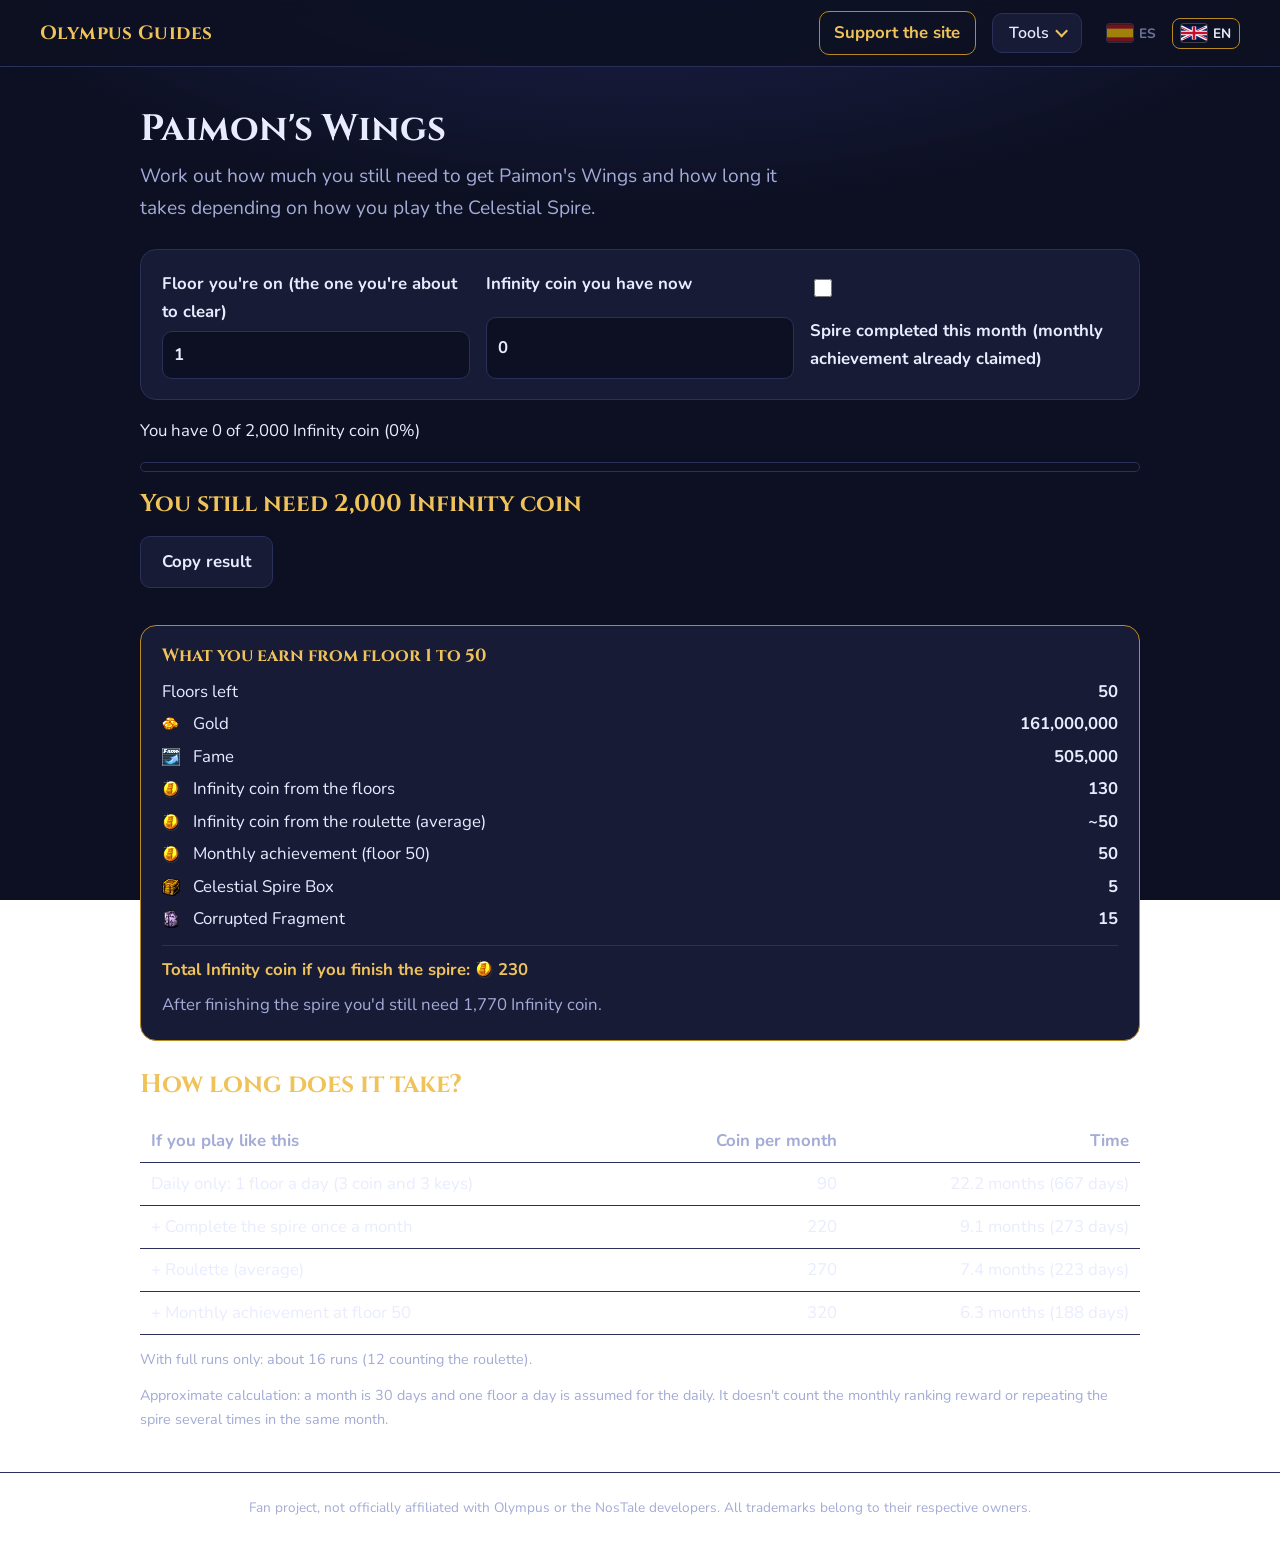
==== calculators/paimon-wings/index.html @ 96f15b40 "Checklist" ====
<!DOCTYPE html>
<html lang="es">
<head>
<meta charset="utf-8">
<meta name="viewport" content="width=device-width, initial-scale=1">
<title>Alas de Paimon · Olympus Guides</title>
<!-- Vista previa al compartir (Discord, WhatsApp, redes). Si cambias de dirección, actualiza BASE en estas URLs. -->
<meta name="description" content="Calcula cuántas Infinity coin te faltan para las Alas de Paimon y cuánto tardarás en conseguirlas.">
<link rel="canonical" href="https://hodrguides.github.io/olympus-guides/calculators/paimon-wings/">
<meta property="og:type" content="website">
<meta property="og:site_name" content="Olympus Guides">
<meta property="og:title" content="Alas de Paimon · Olympus Guides">
<meta property="og:description" content="Calcula cuántas Infinity coin te faltan para las Alas de Paimon y cuánto tardarás en conseguirlas.">
<meta property="og:url" content="https://hodrguides.github.io/olympus-guides/calculators/paimon-wings/">
<meta property="og:image" content="https://hodrguides.github.io/olympus-guides/assets/hodr.png">
<meta property="og:image:alt" content="Hodr, creador de Olympus Guides">
<meta property="og:locale" content="es_ES">
<meta name="twitter:card" content="summary">
<meta name="twitter:title" content="Alas de Paimon · Olympus Guides">
<meta name="twitter:description" content="Calcula cuántas Infinity coin te faltan para las Alas de Paimon y cuánto tardarás en conseguirlas.">
<meta name="twitter:image" content="https://hodrguides.github.io/olympus-guides/assets/hodr.png">
<!-- /Vista previa -->
<link rel="icon" href="data:image/svg+xml,<svg xmlns=%22http://www.w3.org/2000/svg%22 viewBox=%220 0 100 100%22><text y=%22.9em%22 font-size=%2290%22>🪽</text></svg>">
<link rel="stylesheet" href="../../css/style.css?v=17">
</head>
<body>

<header class="topbar">
  <a class="brand" data-path="">Olympus Guides</a>
  <a class="support-link" data-path="#apoya" data-i18n="support.title">Apoya la web</a>

  <div class="menu">
    <button class="menu-btn" id="menuBtn" aria-expanded="false" aria-controls="menuPanel" data-i18n="menu.button">Herramientas</button>
    <div class="menu-panel" id="menuPanel" hidden>
      <p class="menu-title" data-i18n="menu.guides">Guías</p>
      <a data-path="guides/celestial-spire/" data-i18n="tool.tower.name">Torre Celestial: guía por pisos</a>
      <a data-path="guides/raid-checklist/" data-i18n="tool.raid.name">Checklist de raid</a>
      <p class="menu-title" data-i18n="menu.calcs">Calculadoras</p>
      <a data-path="calculators/paimon-wings/" data-i18n="tool.wings.name">Alas de Paimon</a>
      <a data-path="calculators/pet-afk/" data-i18n="tool.pet.name">Pet AFK Arena</a>
      <a data-path="calculators/pity/" data-i18n="tool.pity.name">Calculadora de pity</a>
    </div>
  </div>

  <div class="lang" role="group" aria-label="Idioma / Language">
    <button data-lang="es" aria-label="Español" title="Español">
      <svg viewBox="0 0 3 2" aria-hidden="true"><rect width="3" height="2" fill="#AA151B"/><rect y=".5" width="3" height="1" fill="#F1BF00"/></svg><span>ES</span>
    </button>
    <button data-lang="en" aria-label="English" title="English">
      <svg viewBox="0 0 60 30" aria-hidden="true"><clipPath id="uk"><path d="M30,15h30v15zv15h-30zh-30v-15zv-15h30z"/></clipPath><path d="M0,0v30h60v-30z" fill="#012169"/><path d="M0,0L60,30M60,0L0,30" stroke="#fff" stroke-width="6"/><path d="M0,0L60,30M60,0L0,30" clip-path="url(#uk)" stroke="#C8102E" stroke-width="4"/><path d="M30,0v30M0,15h60" stroke="#fff" stroke-width="10"/><path d="M30,0v30M0,15h60" stroke="#C8102E" stroke-width="6"/></svg><span>EN</span>
    </button>
  </div>
</header>

<main class="page">
  <h1 data-i18n="tool.wings.name">Alas de Paimon</h1>
  <p class="lead" data-i18n="wings.intro"></p>
  <div class="form">
    <label><span data-i18n="wings.floor">Piso en el que estás (el que vas a superar)</span>
      <input id="floor" type="number" min="1" max="50" step="1" value="1" inputmode="numeric"></label>
    <label><span data-i18n="wings.coins">Infinity coin que tienes ahora</span>
      <input id="coins" type="number" min="0" step="1" value="0" inputmode="numeric"></label>
    <label class="chk"><input type="checkbox" id="done"><span data-i18n="wings.month">Torre completada este mes (ya cobré el logro mensual)</span></label>
  </div>
  <div id="out" class="wout"></div>
  <p class="note" data-i18n="wings.notes"></p>
</main>

<footer>
  <p data-i18n="footer.disclaimer">Proyecto de fans, sin relación oficial con Olympus ni con los desarrolladores de NosTale. Todas las marcas pertenecen a sus propietarios.</p>
</footer>

<script src="../../js/main.js?v=17"></script>
<script src="../../js/wings.js?v=30"></script>
</body>
</html>
---- css/style.css ----
/* Tipografías alojadas en esta web (sin pedirlas a Google). Archivos en assets/fonts/ */
@font-face{font-family:'Cinzel';font-style:normal;font-weight:600;font-display:swap;src:url('../assets/fonts/cinzel-600.woff2') format('woff2'),url('../assets/fonts/cinzel-600.ttf') format('truetype')}
@font-face{font-family:'Cinzel';font-style:normal;font-weight:700;font-display:swap;src:url('../assets/fonts/cinzel-700.woff2') format('woff2'),url('../assets/fonts/cinzel-700.ttf') format('truetype')}
@font-face{font-family:'Nunito';font-style:normal;font-weight:400;font-display:swap;src:url('../assets/fonts/nunito-400.woff2') format('woff2'),url('../assets/fonts/nunito-400.ttf') format('truetype')}
@font-face{font-family:'Nunito';font-style:normal;font-weight:600;font-display:swap;src:url('../assets/fonts/nunito-600.woff2') format('woff2'),url('../assets/fonts/nunito-600.ttf') format('truetype')}
@font-face{font-family:'Nunito';font-style:normal;font-weight:700;font-display:swap;src:url('../assets/fonts/nunito-700.woff2') format('woff2'),url('../assets/fonts/nunito-700.ttf') format('truetype')}

:root{
  --night:#0d1022; --panel:#171b36; --line:#2a3059;
  --text:#e9ecff; --muted:#a3abd6; --gold:#f0c35a; --gold-2:#b98a22; --sky:#8fb8ff;
  --head:'Cinzel',Georgia,serif; --body:'Nunito',system-ui,-apple-system,'Segoe UI',sans-serif;
}
*{box-sizing:border-box}
html{scroll-behavior:smooth}
body{margin:0;background:radial-gradient(1200px 500px at 50% -10%,#1d2350 0%,var(--night) 60%) fixed;color:var(--text);font:400 1.05rem/1.65 var(--body)}
a{color:inherit;text-decoration:none}
:focus-visible{outline:2px solid var(--gold);outline-offset:3px;border-radius:6px}

.topbar{position:sticky;top:0;z-index:10;display:flex;align-items:center;gap:1rem;padding:.7rem clamp(1rem,4vw,2.5rem);background:rgba(13,16,34,.88);backdrop-filter:blur(8px);border-bottom:1px solid var(--line)}
.brand{font:700 1.2rem var(--head);color:var(--gold);letter-spacing:.02em;margin-right:auto}

.menu{position:relative}
.menu-btn{font:600 1rem var(--body);color:var(--text);background:var(--panel);border:1px solid var(--line);border-radius:10px;padding:.5rem 2rem .5rem 1rem;cursor:pointer;position:relative}
.menu-btn::after{content:"";position:absolute;right:.9rem;top:50%;width:.45rem;height:.45rem;border:solid var(--gold);border-width:0 2px 2px 0;transform:translateY(-70%) rotate(45deg);transition:transform .2s}
.menu-btn[aria-expanded=true]::after{transform:translateY(-30%) rotate(225deg)}
.menu-btn:hover{border-color:var(--gold-2)}
.menu-panel{position:absolute;right:0;top:calc(100% + .5rem);width:min(320px,86vw);background:var(--panel);border:1px solid var(--line);border-radius:14px;padding:.6rem;box-shadow:0 18px 40px rgba(0,0,0,.45)}
.menu-panel[hidden]{display:none}
.menu-title{margin:.5rem .6rem .2rem;font:700 .95rem var(--head);color:var(--gold)}
.menu-panel a{display:block;padding:.5rem .6rem;border-radius:8px;color:var(--text)}
.menu-panel a:hover{background:rgba(143,184,255,.12)}

.lang{display:flex;gap:.4rem}
.lang button{display:flex;align-items:center;gap:.4rem;background:none;border:1px solid transparent;border-radius:8px;padding:.3rem .5rem;color:var(--muted);font:700 .85rem var(--body);cursor:pointer;opacity:.65}
.lang button svg{width:26px;height:18px;border-radius:3px;box-shadow:0 0 0 1px rgba(255,255,255,.2)}
.lang button:hover{opacity:1}
.lang button.active{opacity:1;border-color:var(--gold-2);color:var(--text)}

main{max-width:1000px;margin:0 auto;padding:0 clamp(1rem,4vw,2rem)}
section{padding:2.5rem 0}
h1,h2,h3{font-family:var(--head);line-height:1.2;margin:0}
h2{font-size:1.6rem;color:var(--gold);margin-bottom:1.2rem}

.hero{display:grid;grid-template-columns:auto 1fr;gap:2.5rem;align-items:center;padding:3.5rem 0 2rem}
.portrait{width:220px;height:220px;border-radius:50%;padding:6px;background:conic-gradient(from 200deg,var(--gold),var(--gold-2),var(--sky),var(--gold));box-shadow:0 0 60px rgba(240,195,90,.28)}
.portrait{border:0;display:block;cursor:zoom-in;transition:transform .2s}
.portrait:hover{transform:scale(1.03)}
.portrait img,.portrait-fallback{width:100%;height:100%;border-radius:50%;object-fit:cover;background:var(--panel);display:grid;place-items:center;font:700 5rem var(--head);color:var(--gold)}
h1{font-size:clamp(1.9rem,4.5vw,3rem);margin-bottom:.9rem}
.lead{font-size:1.2rem;color:var(--muted);margin:0 0 1rem;max-width:34em}
.byline{margin:0;padding:.8rem 1rem;border-left:3px solid var(--gold);background:rgba(240,195,90,.07);border-radius:0 10px 10px 0;max-width:34em}

dialog#lightbox{border:0;background:transparent;padding:0;max-width:none;max-height:none;overflow:visible}
dialog#lightbox::backdrop{background:rgba(5,7,18,.88)}
dialog#lightbox img{display:block;max-width:92vw;max-height:88vh;border-radius:14px;border:2px solid var(--gold-2);box-shadow:0 20px 60px rgba(0,0,0,.6)}
.lb-close{position:absolute;top:-14px;right:-14px;width:36px;height:36px;border-radius:50%;border:1px solid var(--gold-2);background:var(--panel);color:var(--text);font-size:1.4rem;line-height:1;cursor:pointer}
.lb-close:hover{background:var(--gold);color:#241a02}

.cards{display:grid;grid-template-columns:repeat(auto-fit,minmax(220px,1fr));gap:1rem}
.card{display:block;padding:1.3rem;background:var(--panel);border:1px solid var(--line);border-radius:16px;transition:border-color .2s,transform .2s}
.card:hover{border-color:var(--gold-2);transform:translateY(-3px)}
.icon{font-size:2rem;display:block;margin-bottom:.5rem}
.card h3{font-size:1.05rem;margin-bottom:.4rem}
.card p{margin:0;color:var(--muted);font-size:.95rem}

.support{border-top:1px solid var(--line)}
.links{display:flex;flex-wrap:wrap;gap:.8rem;margin:1rem 0}
.btn{padding:.7rem 1.3rem;border-radius:10px;border:1px solid var(--line);background:var(--panel);font-weight:700;transition:border-color .2s}
.btn:hover{border-color:var(--sky)}
.btn.gold{background:var(--gold);border-color:var(--gold);color:#241a02}
.btn.gold:hover{background:#ffd777}
.note{color:var(--muted);font-size:.9rem;margin:.8rem 0 0}

footer{border-top:1px solid var(--line);padding:1.5rem clamp(1rem,4vw,2rem);text-align:center;color:var(--muted);font-size:.85rem}
footer p{max-width:60em;margin:0 auto}

@media (max-width:700px){
  .hero{grid-template-columns:1fr;justify-items:center;text-align:center;padding-top:2rem}
  .byline{text-align:left}
  .lang button span{display:none}
  .brand{font-size:1rem}
}
@media (prefers-reduced-motion:reduce){*{transition:none!important}html{scroll-behavior:auto}}

/* Calculadoras */
.page{padding:2.5rem 0}
.page h1{font-size:clamp(1.6rem,4vw,2.3rem);margin-bottom:.6rem}
.page .lead{margin-bottom:1.5rem}
.form{display:grid;grid-template-columns:repeat(auto-fit,minmax(210px,1fr));gap:1rem;padding:1.3rem;background:var(--panel);border:1px solid var(--line);border-radius:16px}
.form label{display:grid;gap:.35rem;font-weight:700}
.form small{font-weight:400;color:var(--muted)}
.form select,.form input{font:inherit;color:var(--text);background:var(--night);border:1px solid var(--line);border-radius:10px;padding:.55rem .7rem;width:100%}
.form select:focus,.form input:focus{border-color:var(--gold)}
.results{display:grid;grid-template-columns:repeat(auto-fit,minmax(280px,1fr));gap:1rem;margin:1.5rem 0}
.res{padding:1.3rem;background:var(--panel);border:1px solid var(--gold-2);border-radius:16px}
.res h3{font-size:1.1rem;color:var(--gold);margin-bottom:.5rem}
.res .big{font:700 2rem var(--head);margin:0 0 .6rem}
.res .big small{font:400 .95rem var(--body);color:var(--muted)}
.res ul{list-style:none;margin:0 0 .6rem;padding:0}
.res li{display:flex;align-items:center;gap:.5rem;padding:.15rem 0}
.dot{width:.8rem;height:.8rem;border-radius:50%;flex:none}
.res li b{margin-left:auto}
.gold-line{margin:0;padding-top:.6rem;border-top:1px solid var(--line);font-weight:700;color:var(--gold)}
details{margin-top:1rem}
summary{cursor:pointer;font:700 1.05rem var(--head);color:var(--gold)}
.tablewrap{overflow-x:auto;margin-top:.8rem}
table{border-collapse:collapse;width:100%;min-width:420px}
th,td{padding:.45rem .7rem;text-align:right;border-bottom:1px solid var(--line)}
th:first-child,td:first-child{text-align:left}
th{color:var(--muted);font-weight:700}
.ico{width:26px;height:26px;flex:none;display:grid;place-items:center}
.ico img{max-width:100%;max-height:100%;image-rendering:auto}
.gico{width:18px;height:18px;vertical-align:-3px;margin-right:.3rem}

/* Pet AFK Arena */
.bar{display:flex;flex-wrap:wrap;align-items:center;gap:.8rem;margin:1.2rem 0}
button.btn{font:inherit;font-weight:700;color:var(--text);cursor:pointer}
button.btn.gold{color:#241a02}
.search{font:inherit;color:var(--text);background:var(--panel);border:1px solid var(--line);border-radius:10px;padding:.6rem .8rem;width:100%;max-width:420px;margin-bottom:1rem}
.petgrid{display:grid;grid-template-columns:repeat(auto-fill,minmax(290px,1fr));gap:.5rem}
.pet{display:flex;align-items:center;gap:.5rem;padding:.4rem .6rem;background:var(--panel);border:1px solid var(--line);border-radius:12px}
.pet.on{border-color:var(--gold-2);background:#1d2145}
.pet input[type=checkbox]{width:1.1rem;height:1.1rem;accent-color:var(--gold);flex:none}
.pp{width:36px;height:36px;object-fit:contain;flex:none}
.pn{flex:1;min-width:0;line-height:1.25}
.pn small{display:block;color:var(--muted)}
.pi{width:22px;height:22px;object-fit:contain;vertical-align:middle;flex:none}
.pt{font-size:.75rem;color:var(--muted)}
.cnt{width:3.6rem;font:inherit;color:var(--text);background:var(--night);border:1px solid var(--line);border-radius:8px;padding:.25rem .4rem}
.cnt[hidden]{display:none}
.petout{margin-bottom:1rem}
.petout .results{margin:.5rem 0}
.job h3{display:flex;justify-content:space-between;gap:.5rem}
.job ul{margin:.5rem 0}
.job li{gap:.4rem}
.job li .pp{width:28px;height:28px}
.job li small{margin-left:auto;color:var(--muted)}
.job .meta{margin:.2rem 0;color:var(--muted)}
.job .rw{margin:.5rem 0 0;font-weight:700;color:var(--gold)}
.total{font:700 1.5rem var(--head);color:var(--gold)}

.tip{margin:1rem 0;padding:.8rem 1rem;border-left:3px solid var(--gold);background:rgba(240,195,90,.07);border-radius:0 10px 10px 0}
.chk{display:flex;align-items:center;gap:.5rem;cursor:pointer}
.chk input{width:1.1rem;height:1.1rem;accent-color:var(--gold)}

/* Torre Celestial */
table.spire td,table.spire th{text-align:left;white-space:nowrap}
table.spire td:nth-child(2),table.spire td:nth-child(3),table.spire td:nth-child(4){text-align:right}
.bar2{height:10px;background:var(--night);border:1px solid var(--line);border-radius:999px;overflow:hidden;margin:.4rem 0 1rem}
.bar2 i{display:block;height:100%;background:linear-gradient(90deg,var(--gold-2),var(--gold))}
.wout .total{margin:.2rem 0 1rem}
.wout h2{margin-top:1.8rem}
.res .meta{margin:.5rem 0 0;color:var(--muted)}

/* Enlace "Apoya la web" de la cabecera */
.support-link{font-weight:700;color:var(--gold);padding:.45rem .9rem;border:1px solid var(--gold-2);border-radius:10px;white-space:nowrap;transition:background .2s}
.support-link:hover{background:rgba(240,195,90,.12)}
#apoya{scroll-margin-top:4.5rem}
#apoya:target h2{animation:glow 1.8s ease-out}
@keyframes glow{0%{text-shadow:0 0 18px var(--gold)}100%{text-shadow:none}}
@media (max-width:480px){.topbar{gap:.5rem}.brand{font-size:.85rem}.support-link{padding:.4rem .6rem;font-size:.85rem}}

.copybtn{margin:0 0 .8rem}

.pet{flex-wrap:wrap}
.ctl{flex-basis:100%;display:flex;flex-wrap:wrap;gap:.4rem 1rem;padding:.2rem 0 .1rem 1.6rem}
.ctl[hidden]{display:none}
.fld{display:flex;align-items:center;gap:.4rem;color:var(--muted);font-size:.9rem}
.lvl{width:3.6rem;font:inherit;color:var(--text);background:var(--night);border:1px solid var(--line);border-radius:8px;padding:.25rem .4rem}
.pn .mx{color:var(--muted);opacity:.8}

.bd{min-width:720px}
.bd th:nth-child(4),.bd td:nth-child(4){text-align:left}
.bd td{vertical-align:middle}
.mi{display:inline-flex;align-items:center;gap:.25rem;margin:.15rem .8rem .15rem 0;white-space:nowrap}
.mi .ico{width:22px;height:22px}

/* Checklist de raid */
.checklist{display:grid;grid-template-columns:repeat(auto-fill,minmax(300px,1fr));gap:.6rem}
.ck{display:flex;align-items:center;gap:.8rem;padding:.7rem .9rem;background:var(--panel);border:1px solid var(--line);border-radius:14px;cursor:pointer;transition:border-color .15s,background .15s}
.ck:hover{border-color:var(--gold-2)}
.ck input{width:1.3rem;height:1.3rem;accent-color:var(--gold);flex:none;cursor:pointer}
.ck:has(input:checked){border-color:var(--gold);background:#1f2347}
.cis{display:flex;gap:.2rem;flex:none}
.ci{width:40px;height:40px;object-fit:contain}
.ct{display:flex;flex-direction:column;line-height:1.3;min-width:0}
.ct small{color:var(--muted)}
.ck:has(input:checked) .ct b{color:var(--gold)}
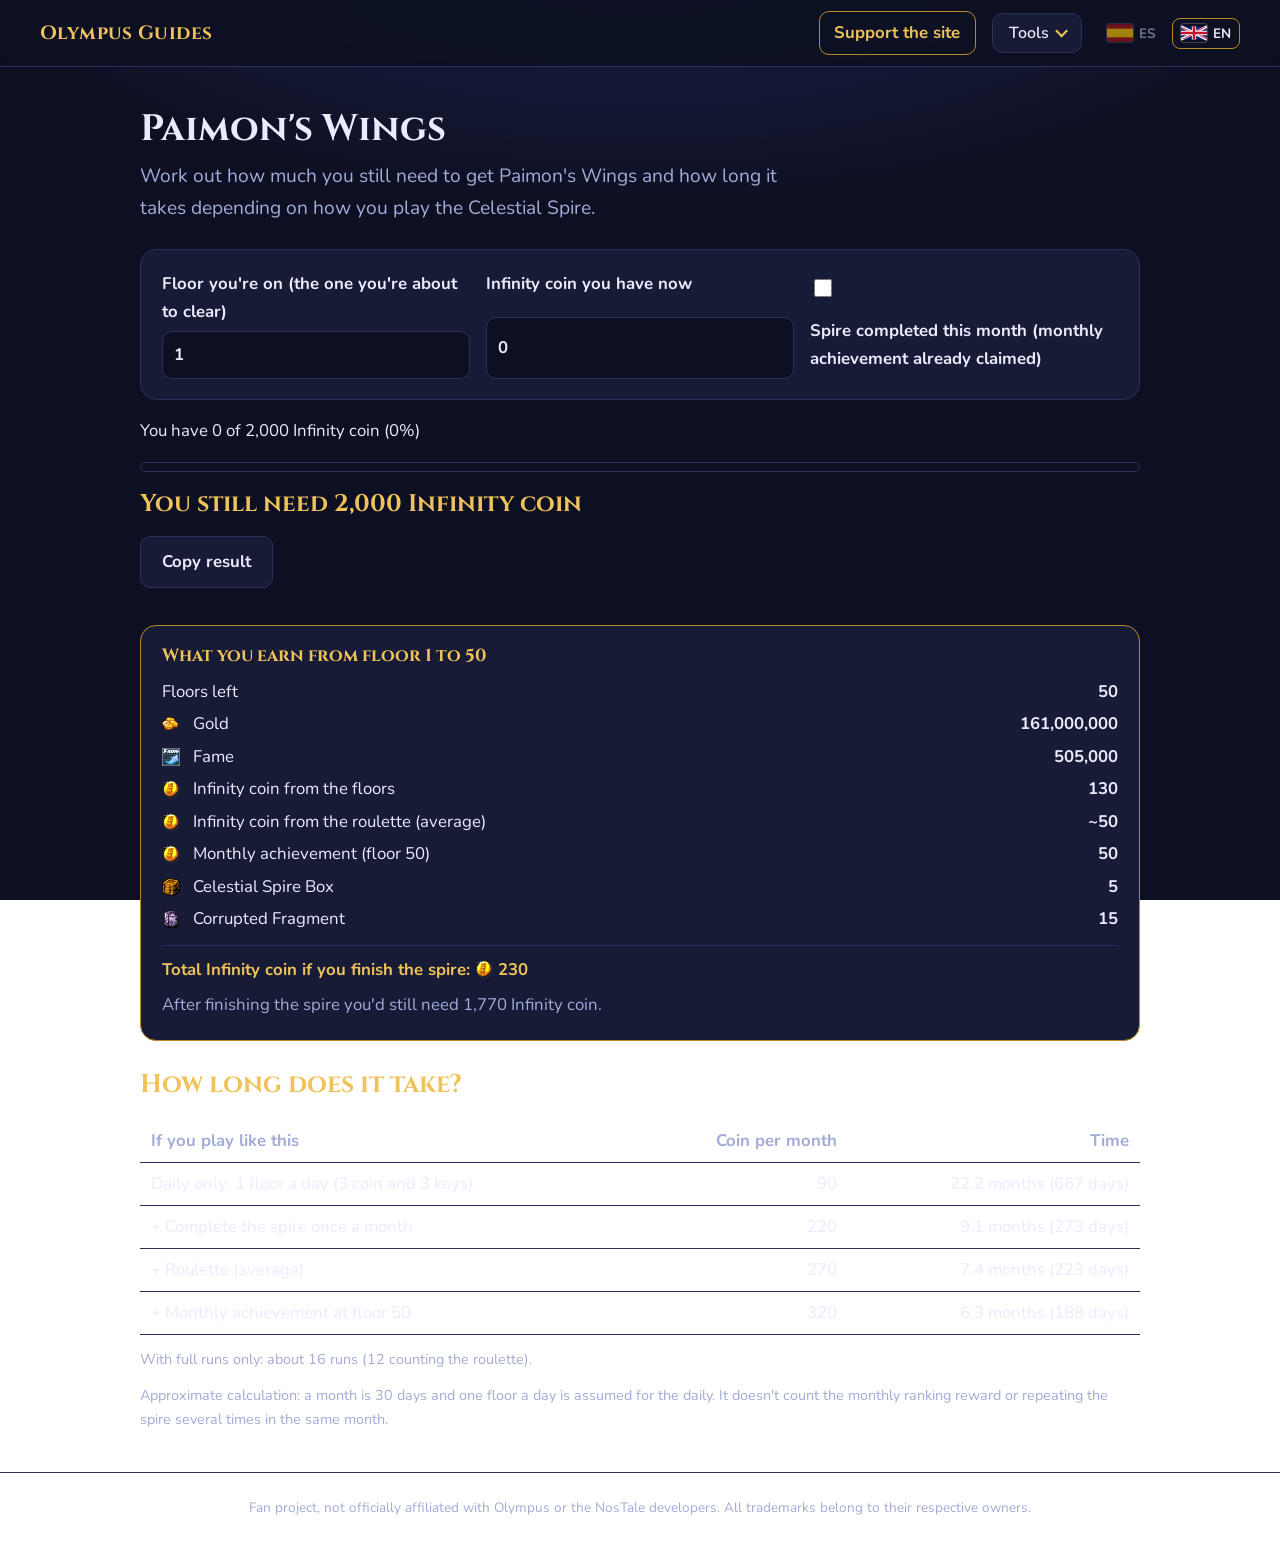
==== commit d6db6918: "Rifts" ====
--- a/calculators/paimon-wings/index.html
+++ b/calculators/paimon-wings/index.html
@@ -39,6 +39,8 @@
       <a data-path="calculators/paimon-wings/" data-i18n="tool.wings.name">Alas de Paimon</a>
       <a data-path="calculators/pet-afk/" data-i18n="tool.pet.name">Pet AFK Arena</a>
       <a data-path="calculators/pity/" data-i18n="tool.pity.name">Calculadora de pity</a>
+      <a data-path="calculators/raid-gold/" data-i18n="tool.raidgold.name">Calculadora de oro de raids</a>
+      <a data-path="calculators/rift-farm/" data-i18n="tool.rift.name">Calculadora de farmeo en rifts</a>
     </div>
   </div>
 
@@ -71,6 +73,6 @@
 </footer>
 
 <script src="../../js/main.js?v=17"></script>
-<script src="../../js/wings.js?v=30"></script>
+<script src="../../js/wings.js?v=38"></script>
 </body>
 </html>
--- a/css/style.css
+++ b/css/style.css
@@ -186,3 +186,43 @@
 .ct{display:flex;flex-direction:column;line-height:1.3;min-width:0}
 .ct small{color:var(--muted)}
 .ck:has(input:checked) .ct b{color:var(--gold)}
+
+/* Oro de raids */
+.rg{min-width:820px}
+.rg td{vertical-align:middle;text-align:right}
+.rg th:first-child,.rg td:first-child{text-align:left}
+.rg th:nth-child(5),.rg td:nth-child(5){text-align:center}
+.rg input[type=number],.rg input.mk{font:inherit;color:var(--text);background:var(--night);border:1px solid var(--line);border-radius:8px;padding:.35rem .5rem;text-align:right}
+.rg input[type=number]{width:6rem}
+.rg input.mk{width:11.5rem}
+.rg input:disabled{opacity:.45}
+.nt{margin-left:.3rem;cursor:help}
+.seg{display:inline-flex;border:1px solid var(--line);border-radius:10px;overflow:hidden}
+.seg label{position:relative;cursor:pointer}
+.seg input{position:absolute;opacity:0;inset:0;cursor:pointer}
+.seg span{display:block;padding:.35rem .8rem;color:var(--muted);font-weight:700;font-size:.9rem}
+.seg input:checked+span{background:var(--gold);color:#241a02}
+.seg input:focus-visible+span{outline:2px solid var(--sky);outline-offset:-2px}
+.seg input:disabled{cursor:not-allowed}
+.seg label:has(input:disabled:not(:checked)) span{opacity:.35}
+.rgtotal{font:700 1.8rem var(--head);color:var(--gold);margin:1.2rem 0 .3rem}
+.ii{width:32px;height:32px;object-fit:contain;vertical-align:middle;margin-right:.6rem}
+.export{display:flex;flex-wrap:wrap;gap:.8rem;margin:1rem 0 .4rem}
+
+/* Rifts */
+.rf{min-width:960px}
+.rf td{vertical-align:middle;text-align:right}
+.rf th:first-child,.rf td:first-child{text-align:left}
+.rf th:nth-child(6),.rf td:nth-child(6){text-align:center}
+.rf td:nth-child(2){color:var(--muted);white-space:nowrap}
+.rf input[type=number],.rf input.mk{font:inherit;color:var(--text);background:var(--night);border:1px solid var(--line);border-radius:8px;padding:.35rem .5rem;text-align:right}
+.rf input[type=number]{width:6rem}
+.rf input.mk{width:11.5rem}
+.rf input:disabled{opacity:.45}
+.mvq{margin:0 0 .3rem;font-weight:700;font-size:1.1rem}
+
+.xhelp{margin:1rem 0;padding:.8rem 1.1rem;background:var(--panel);border:1px solid var(--line);border-radius:14px}
+.xhelp summary{margin:0}
+.xhelp h4{margin:1rem 0 .3rem;font-family:var(--head);color:var(--gold)}
+.xhelp ol,.xhelp ul{margin:.2rem 0 .4rem;padding-left:1.4rem;color:var(--muted)}
+.xhelp li{margin:.25rem 0}
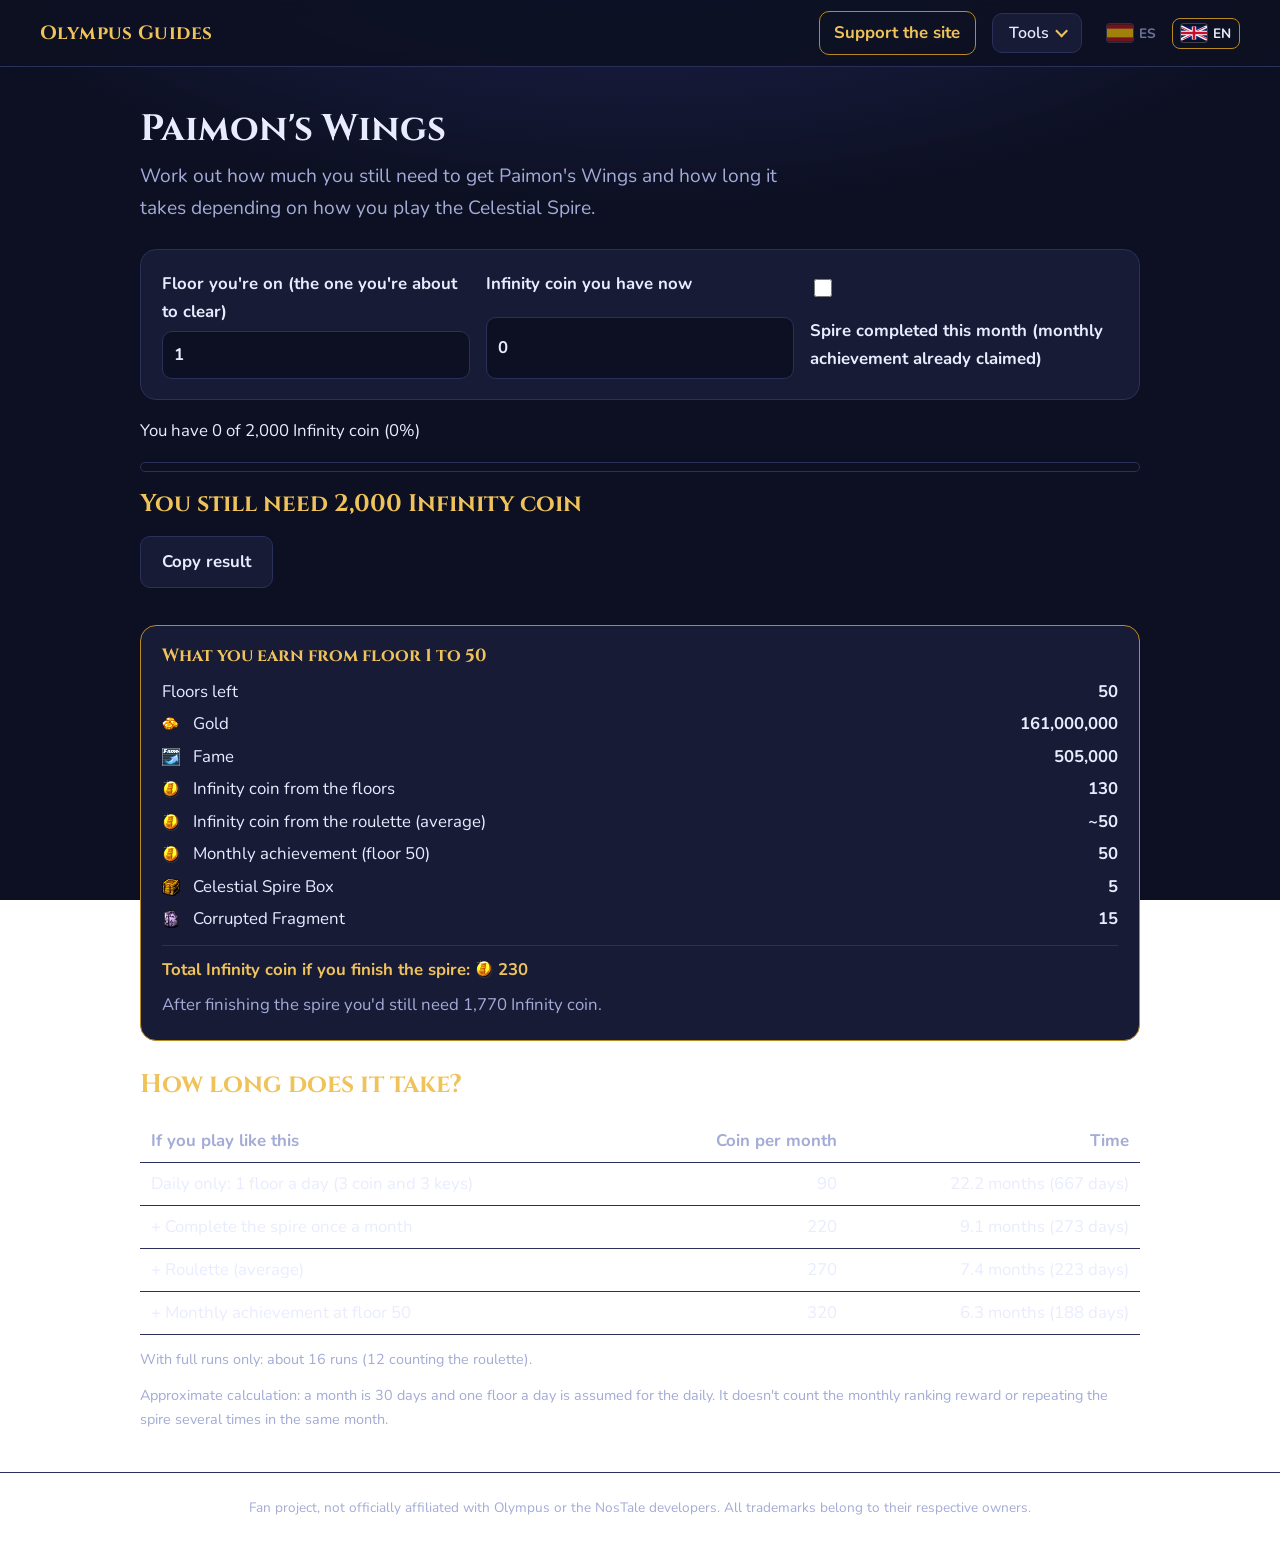
==== commit a7ba5cdb: "Giant Arma guide" ====
--- a/calculators/paimon-wings/index.html
+++ b/calculators/paimon-wings/index.html
@@ -35,6 +35,7 @@
       <p class="menu-title" data-i18n="menu.guides">Guías</p>
       <a data-path="guides/celestial-spire/" data-i18n="tool.tower.name">Torre Celestial: guía por pisos</a>
       <a data-path="guides/raid-checklist/" data-i18n="tool.raid.name">Checklist de raid</a>
+      <a data-path="guides/raid-guides/" data-i18n="tool.rguide.name">Guías de raids</a>
       <p class="menu-title" data-i18n="menu.calcs">Calculadoras</p>
       <a data-path="calculators/paimon-wings/" data-i18n="tool.wings.name">Alas de Paimon</a>
       <a data-path="calculators/pet-afk/" data-i18n="tool.pet.name">Pet AFK Arena</a>
@@ -73,6 +74,6 @@
 </footer>
 
 <script src="../../js/main.js?v=17"></script>
-<script src="../../js/wings.js?v=38"></script>
+<script src="../../js/wings.js?v=40"></script>
 </body>
 </html>
--- a/css/style.css
+++ b/css/style.css
@@ -226,3 +226,32 @@
 .xhelp h4{margin:1rem 0 .3rem;font-family:var(--head);color:var(--gold)}
 .xhelp ol,.xhelp ul{margin:.2rem 0 .4rem;padding-left:1.4rem;color:var(--muted)}
 .xhelp li{margin:.25rem 0}
+
+/* Guías de raids */
+.guide h2{font-size:1.9rem;margin:1rem 0 .4rem}
+.gsum{color:var(--muted);font-size:1.1rem;margin:0 0 1rem}
+.gtoc{display:flex;flex-wrap:wrap;gap:.5rem;align-items:center;margin:0 0 1.5rem}
+.gtoc span{color:var(--muted);font-weight:700}
+.gtoc button{font:inherit;font-weight:700;color:var(--text);background:var(--panel);border:1px solid var(--line);border-radius:999px;padding:.3rem .9rem;cursor:pointer}
+.gtoc button:hover{border-color:var(--gold-2)}
+.gsec{scroll-margin-top:4.5rem;padding:1.3rem 0;border-top:1px solid var(--line)}
+.gsec h3{font-size:1.4rem;color:var(--gold);margin-bottom:.8rem}
+.gsec p{margin:.5rem 0}
+.glist{margin:.5rem 0 1rem;padding-left:1.3rem}
+.glist li{margin:.4rem 0}
+.gm{margin:.8rem 0;max-width:760px}
+.gm img{display:block;max-width:100%;border:1px solid var(--line);border-radius:12px;cursor:zoom-in}
+.gm figcaption{color:var(--muted);font-size:.9rem;margin-top:.3rem}
+.mph{display:grid;place-items:center;min-height:120px;padding:1rem;border:2px dashed var(--line);border-radius:12px;color:var(--muted);text-align:center;font-size:.9rem}
+.gdec{margin:1rem 0;padding:1rem 1.1rem;background:var(--panel);border:1px solid var(--line);border-radius:16px}
+.gq{font:700 1.1rem var(--head);color:var(--text);margin:0 0 .7rem!important}
+.gopts{display:flex;flex-wrap:wrap;gap:.6rem}
+.gopt{font:inherit;font-weight:700;color:var(--text);background:var(--night);border:1px solid var(--line);border-radius:12px;padding:.55rem 1rem;cursor:pointer;text-align:left;display:flex;flex-direction:column;line-height:1.25}
+.gopt small{font-weight:400;color:var(--muted)}
+.gopt:hover{border-color:var(--gold-2)}
+.gopt.on{background:var(--gold);border-color:var(--gold);color:#241a02}
+.gopt.on small{color:#4a3a10}
+.gpanel{margin-top:.9rem;padding-left:1rem;border-left:3px solid var(--gold-2)}
+.gcard,.gcall{margin:1rem 0;padding:.9rem 1.1rem;background:var(--panel);border:1px solid var(--line);border-radius:14px}
+.gcall{border-left:3px solid var(--gold)}
+.gcard h4,.gcall b{font-family:var(--head);color:var(--gold);font-size:1.1rem}
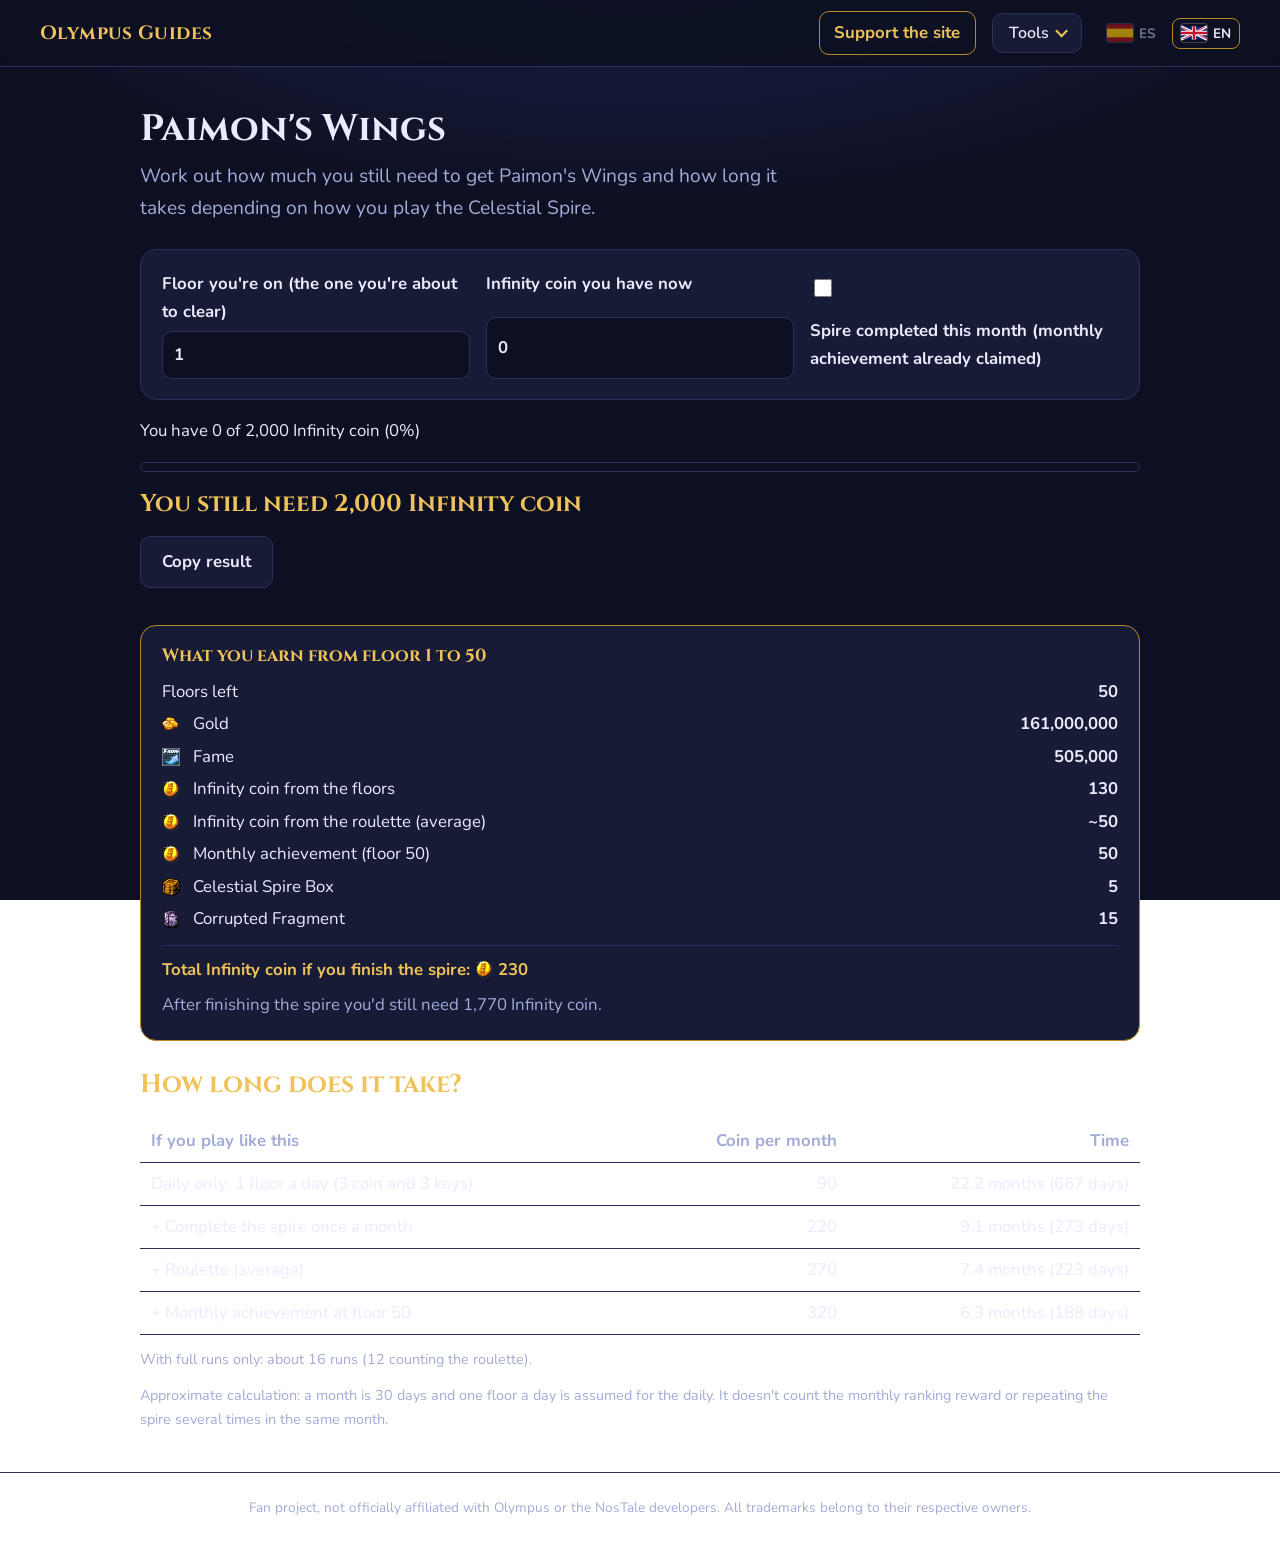
==== commit af22e9b0: "Bug" ====
--- a/calculators/paimon-wings/index.html
+++ b/calculators/paimon-wings/index.html
@@ -74,6 +74,6 @@
 </footer>
 
 <script src="../../js/main.js?v=17"></script>
-<script src="../../js/wings.js?v=40"></script>
+<script src="../../js/wings.js?v=41"></script>
 </body>
 </html>
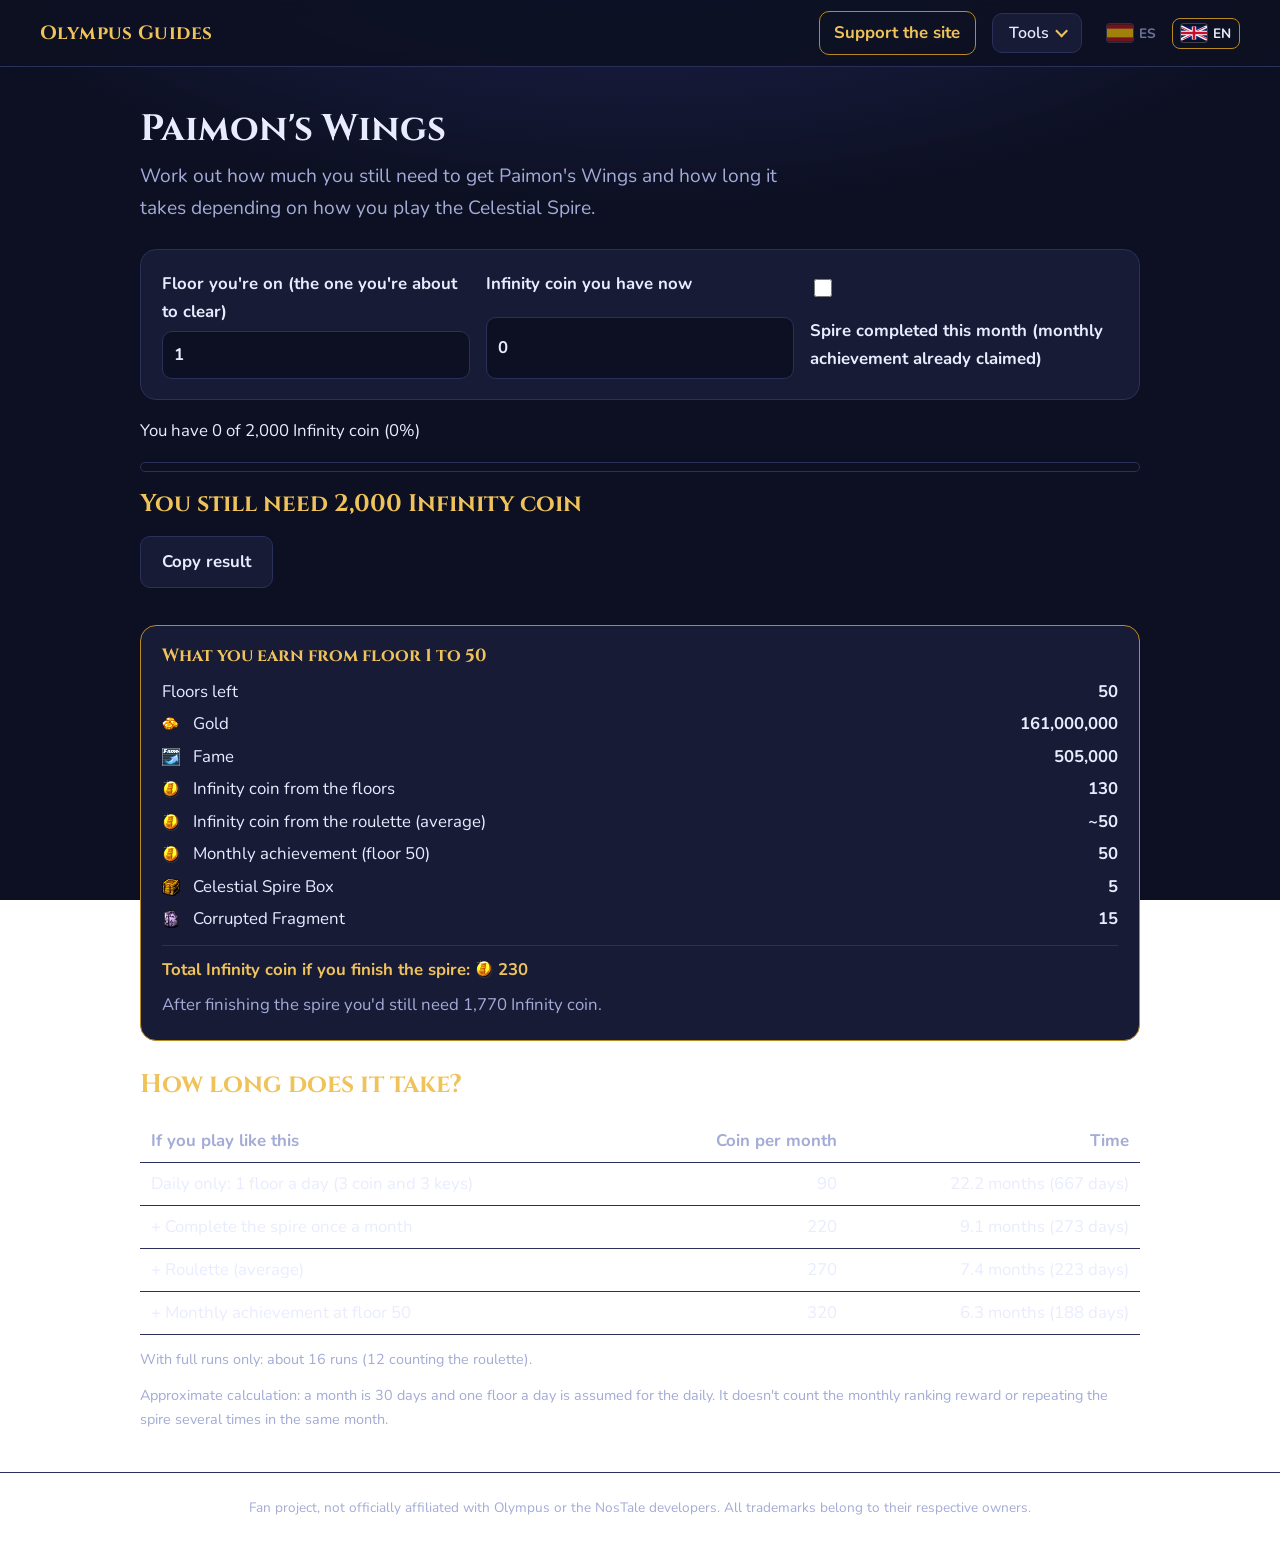
==== commit 7b988ca9: "bugs" ====
--- a/calculators/paimon-wings/index.html
+++ b/calculators/paimon-wings/index.html
@@ -74,6 +74,6 @@
 </footer>
 
 <script src="../../js/main.js?v=17"></script>
-<script src="../../js/wings.js?v=41"></script>
+<script src="../../js/wings.js?v=42"></script>
 </body>
 </html>
